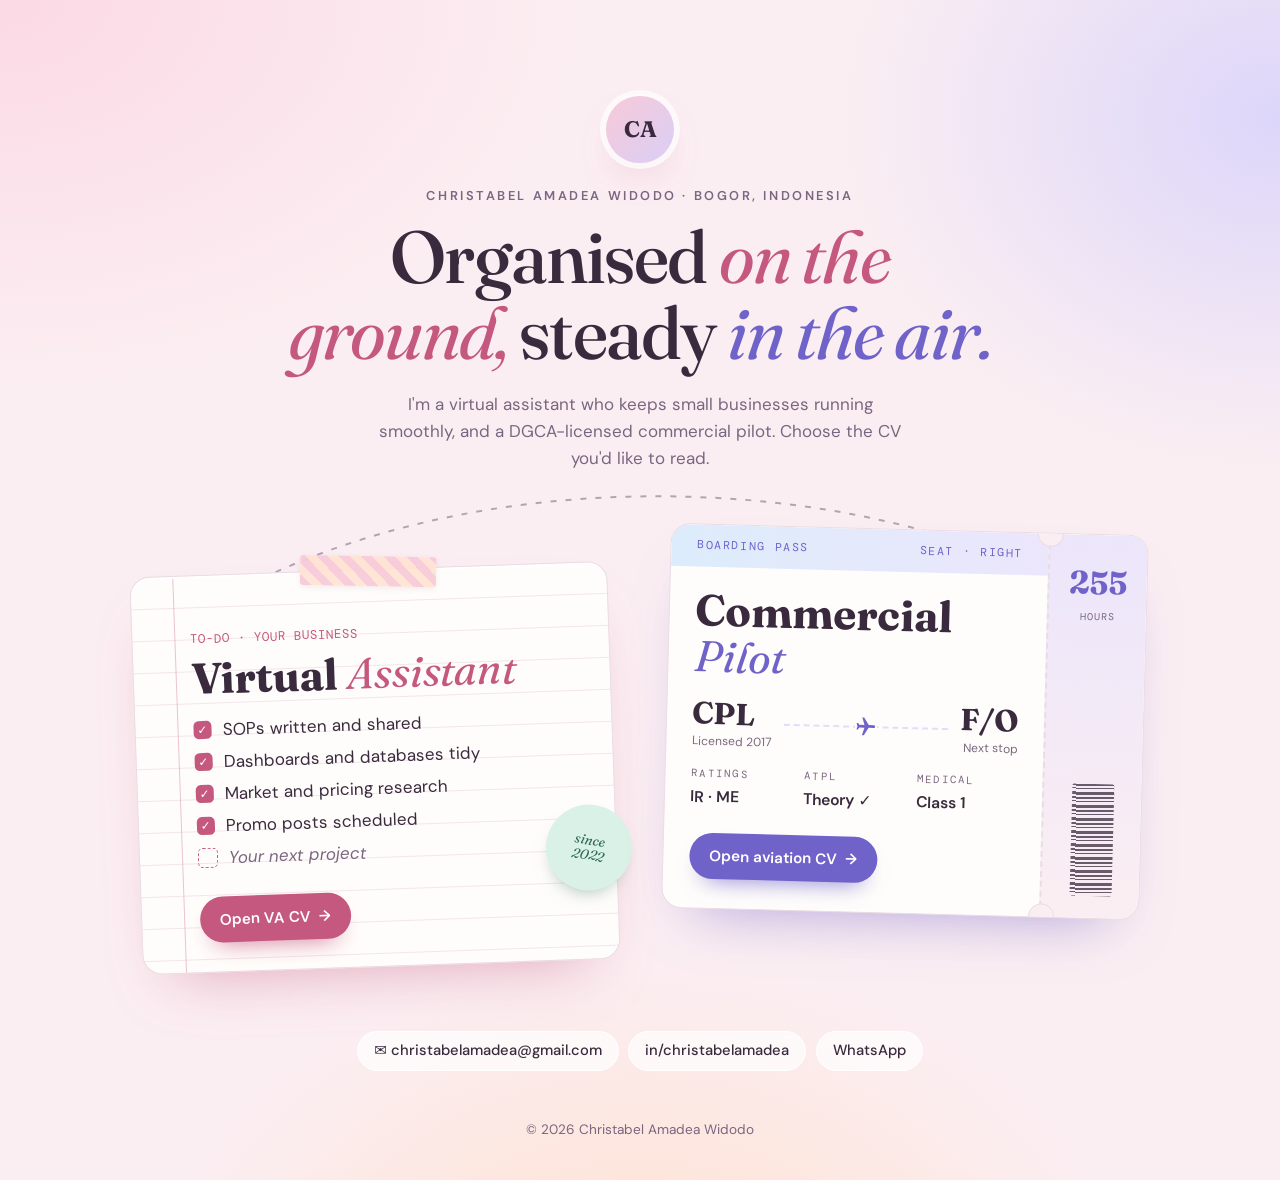
==== index.html @ eb853e06 "Add online CV site with VA and pilot pages Landing page with planner and boarding-pass cards, plus p" ====
<!DOCTYPE html>
<html lang="en">
<head>
<meta charset="utf-8">
<meta name="viewport" content="width=device-width, initial-scale=1">
<title>Christabel Amadea Widodo | Virtual Assistant &amp; Commercial Pilot</title>
<meta name="description" content="Christabel Amadea Widodo is a virtual assistant supporting business owners with operations, data and social media, and a DGCA-licensed commercial pilot (CPL/IR/ME) based in Bogor, Indonesia.">
<meta name="author" content="Christabel Amadea Widodo">
<meta name="robots" content="index, follow">
<meta name="theme-color" content="#fbeef2">
<link rel="canonical" href="https://christabelamadea.github.io/">
<link rel="icon" href="favicon.svg" type="image/svg+xml">
<meta property="og:url" content="https://christabelamadea.github.io/">
<meta property="og:type" content="profile">
<meta property="og:title" content="Christabel Amadea Widodo | Virtual Assistant &amp; Commercial Pilot">
<meta property="og:description" content="Virtual assistant for business owners and DGCA-licensed commercial pilot (CPL/IR/ME), based in Bogor, Indonesia.">
<script type="application/ld+json">{"@context":"https://schema.org","@type":"Person","name":"Christabel Amadea Widodo","alternateName":["Dea","Christabel Amadea"],"jobTitle":["Virtual Assistant","Commercial Pilot"],"address":{"@type":"PostalAddress","addressLocality":"Bogor","addressCountry":"ID"},"alumniOf":[{"@type":"CollegeOrUniversity","name":"Universitas Terbuka"},{"@type":"EducationalOrganization","name":"Bandung Pilot Academy"}],"url":"https://christabelamadea.github.io/","sameAs":["https://www.linkedin.com/in/christabelamadea/"]}</script>
<link rel="preconnect" href="https://fonts.googleapis.com">
<link rel="preconnect" href="https://fonts.gstatic.com" crossorigin>
<link href="https://fonts.googleapis.com/css2?family=Fraunces:ital,opsz,wght@0,9..144,500;0,9..144,700;1,9..144,400;1,9..144,500&family=DM+Sans:wght@400;500;600&family=DM+Mono:wght@400;500&display=swap" rel="stylesheet">
<style>
:root{
  --ink:#3a2a3d;--muted:#7a6680;--line:#eadce4;
  --blush:#fbeef2;--rose:#c4587f;--rose-soft:#f8d7e2;--peach:#ffe3d3;
  --lilac:#ece6fb;--periwinkle:#6f63c9;--peri-soft:#e2ddfa;--sky:#dcecfb;--mint:#d9f1e6;
  --paper:#fffdfb;
}
*{box-sizing:border-box;margin:0;padding:0;min-width:0}
body{min-height:100vh;color:var(--ink);font:400 1.0625rem/1.6 "DM Sans",system-ui,sans-serif;-webkit-font-smoothing:antialiased;
  background:
    radial-gradient(60rem 40rem at 0% 0%,#fbd9e5 0%,transparent 60%),
    radial-gradient(50rem 40rem at 100% 10%,#dcd6fa 0%,transparent 55%),
    radial-gradient(50rem 35rem at 50% 110%,#ffe1d0 0%,transparent 60%),
    var(--blush);
  overflow-x:hidden}
a{color:inherit}
a:focus-visible{outline:3px solid var(--rose);outline-offset:4px;border-radius:14px}
.wrap{max-width:68rem;margin:0 auto;padding:0 clamp(1rem,4vw,2.5rem)}

/* Intro */
header{text-align:center;padding:clamp(3rem,9vw,6rem) 0 clamp(2rem,5vw,3.5rem);position:relative}
.monogram{display:inline-grid;place-items:center;width:4.2rem;height:4.2rem;border-radius:50%;background:linear-gradient(135deg,#f8c9d8,#d9cff6);font-family:Fraunces,Georgia,serif;font-weight:700;font-size:1.4rem;box-shadow:0 0 0 6px rgba(255,255,255,.7),0 18px 40px -20px rgba(196,88,127,.6);margin-bottom:1.4rem}
.kicker{font-size:.8rem;font-weight:600;letter-spacing:.2em;text-transform:uppercase;color:var(--muted)}
h1{font-family:Fraunces,Georgia,serif;font-weight:500;font-size:clamp(2.3rem,6.5vw,4.6rem);line-height:1.04;letter-spacing:-.025em;margin:.8rem auto 0;max-width:19ch;text-wrap:balance}
h1 em{font-weight:400;font-style:italic}
h1 .r{color:var(--rose)}
h1 .p{color:var(--periwinkle)}
.sub{max-width:34rem;margin:1.2rem auto 0;color:var(--muted)}

/* Cards stage */
.stage{position:relative;display:grid;grid-template-columns:1fr 1fr;gap:clamp(1.5rem,4vw,3.5rem);align-items:start;padding-bottom:3rem}
.route{position:absolute;inset:-3rem 0 auto 0;width:100%;height:9rem;pointer-events:none;color:var(--muted);opacity:.55}
.ticket{position:relative;display:block;text-decoration:none;border-radius:20px;transition:transform .35s cubic-bezier(.2,.7,.2,1),box-shadow .35s}
.cta{display:inline-flex;align-items:center;gap:.5rem;margin-top:1.4rem;padding:.7rem 1.25rem;border-radius:999px;color:#fff;font-weight:600;font-size:.95rem}
.cta i{font-style:normal;transition:transform .25s}

/* VA: a planner page with washi tape */
.planner{background:
    linear-gradient(90deg,transparent 2.6rem,rgba(196,88,127,.35) 2.6rem 2.7rem,transparent 2.7rem),
    repeating-linear-gradient(180deg,var(--paper) 0 1.95rem,#f2e5ec 1.95rem 2rem);
  border:1px solid var(--line);padding:3rem 1.8rem 1.8rem 3.6rem;transform:rotate(-2deg);
  box-shadow:0 30px 60px -34px rgba(196,88,127,.55),0 2px 0 #fff inset;margin-top:2.5rem}
.planner::before{content:"";position:absolute;top:-.9rem;left:50%;width:8.5rem;height:1.9rem;transform:translateX(-50%) rotate(3deg);
  background:repeating-linear-gradient(45deg,rgba(248,201,216,.92) 0 .5rem,rgba(255,227,211,.92) .5rem 1rem);border-radius:3px;box-shadow:0 2px 6px rgba(58,42,61,.08)}
.planner .date{font-family:"DM Mono",monospace;font-size:.78rem;color:var(--rose);letter-spacing:.08em;text-transform:uppercase}
.planner h2{font-family:Fraunces,Georgia,serif;font-weight:700;font-size:clamp(2rem,4vw,2.7rem);line-height:1.05;margin:.3rem 0 .8rem}
.planner h2 em{font-weight:400;color:var(--rose)}
.planner ul{list-style:none;display:grid;gap:0;line-height:2rem}
.planner li{display:flex;gap:.7rem;align-items:center}
.planner li::before{content:"✓";flex:none;display:grid;place-items:center;width:1.15rem;height:1.15rem;border-radius:5px;background:var(--rose);color:#fff;font-size:.75rem;font-weight:700;line-height:1}
.planner li.next{color:var(--muted);font-style:italic}
.planner li.next::before{content:"";background:transparent;border:1.5px dashed var(--rose)}
.planner .cta{background:var(--rose);box-shadow:0 12px 24px -14px var(--rose)}
.sticker{position:absolute;right:-1rem;bottom:4.2rem;width:5.4rem;height:5.4rem;border-radius:50%;display:grid;place-items:center;text-align:center;background:var(--mint);color:#2f6b52;font-family:Fraunces,Georgia,serif;font-style:italic;font-size:.85rem;line-height:1.1;transform:rotate(12deg);box-shadow:0 10px 20px -12px rgba(47,107,82,.6)}

/* Pilot: a boarding pass */
.pass{background:var(--paper);border:1px solid var(--line);transform:rotate(1.5deg);overflow:hidden;
  box-shadow:0 30px 60px -34px rgba(111,99,201,.6);display:grid;grid-template-columns:1fr 6.2rem}
.pass .main{padding:1.6rem 1.6rem 1.8rem}
.pass .airline{display:flex;justify-content:space-between;align-items:center;font-family:"DM Mono",monospace;font-size:.72rem;letter-spacing:.14em;text-transform:uppercase;color:var(--periwinkle);background:linear-gradient(90deg,var(--sky),var(--lilac));margin:-1.6rem -1.6rem 1.3rem;padding:.75rem 1.6rem}
.pass h2{font-family:Fraunces,Georgia,serif;font-weight:700;font-size:clamp(2rem,4vw,2.7rem);line-height:1.05}
.pass h2 em{font-weight:400;color:var(--periwinkle)}
.leg{display:flex;align-items:center;gap:.8rem;margin:1.1rem 0}
.leg div{line-height:1.1}
.leg b{display:block;font-family:Fraunces,Georgia,serif;font-size:1.9rem;font-weight:700}
.leg small{font-size:.75rem;color:var(--muted)}
.leg .line{flex:1;border-top:2px dashed var(--peri-soft);position:relative}
.leg .line svg{position:absolute;left:50%;top:50%;width:1.4rem;transform:translate(-50%,-55%) rotate(90deg);color:var(--periwinkle);background:var(--paper)}
.fields{display:grid;grid-template-columns:repeat(3,1fr);gap:.8rem}
.fields span{display:block;font-family:"DM Mono",monospace;font-size:.66rem;letter-spacing:.12em;text-transform:uppercase;color:var(--muted)}
.fields b{font-weight:600;font-size:.98rem}
.pass .cta{background:var(--periwinkle);box-shadow:0 12px 24px -14px var(--periwinkle)}
.stub{border-left:2px dashed var(--line);position:relative;background:linear-gradient(180deg,var(--lilac),var(--blush));display:flex;flex-direction:column;align-items:center;justify-content:space-between;padding:1.4rem .5rem}
.stub::before,.stub::after{content:"";position:absolute;left:-.8rem;width:1.5rem;height:1.5rem;border-radius:50%;background:var(--blush);border:1px solid var(--line)}
.stub::before{top:-.8rem}.stub::after{bottom:-.8rem}
.stub .hrs{text-align:center;font-family:"DM Mono",monospace;font-size:.62rem;letter-spacing:.12em;color:var(--muted)}
.stub .hrs b{display:block;font-family:Fraunces,Georgia,serif;font-size:2rem;color:var(--periwinkle);letter-spacing:0}
.barcode{width:2.6rem;height:7rem;background:repeating-linear-gradient(180deg,var(--ink) 0 2px,transparent 2px 4px,var(--ink) 4px 5px,transparent 5px 8px,var(--ink) 8px 11px,transparent 11px 13px);opacity:.75;border-radius:2px}

@media (hover:hover){
  .ticket:hover{transform:rotate(0) translateY(-6px)}
  .planner:hover{box-shadow:0 40px 70px -34px rgba(196,88,127,.7)}
  .pass:hover{box-shadow:0 40px 70px -34px rgba(111,99,201,.7)}
  .ticket:hover .cta i{transform:translateX(4px)}
}

/* Footer contact */
.contact{display:flex;flex-wrap:wrap;justify-content:center;gap:.6rem;padding:1rem 0 3rem}
.contact a{text-decoration:none;font-size:.92rem;font-weight:500;padding:.45rem 1rem;border-radius:999px;background:rgba(255,255,255,.7);border:1px solid #fff;backdrop-filter:blur(6px)}
.contact a:hover{color:var(--rose)}
footer{text-align:center;color:var(--muted);font-size:.85rem;padding-bottom:2.5rem}

@media (max-width:820px){
  .stage{grid-template-columns:1fr;gap:3rem;max-width:30rem;margin:0 auto}
  .route{display:none}
  .planner{margin-top:1rem}
  .sticker{right:-.4rem}
}
@media (max-width:420px){
  .pass .seat{display:none}
  .pass{grid-template-columns:1fr 4.6rem}
  .fields{grid-template-columns:1fr 1fr}
  .barcode{width:2rem}
}
@media (prefers-reduced-motion:reduce){.ticket,.cta i{transition:none}}
</style>
</head>
<body>
<div class="wrap">
  <header>
    <div class="monogram" aria-hidden="true">CA</div>
    <p class="kicker">Christabel Amadea Widodo · Bogor, Indonesia</p>
    <h1>Organised <em class="r">on the ground,</em> steady <em class="p">in the air.</em></h1>
    <p class="sub">I'm a virtual assistant who keeps small businesses running smoothly, and a DGCA-licensed commercial pilot. Choose the CV you'd like to read.</p>
  </header>

  <main class="stage">
    <svg class="route" viewBox="0 0 1000 140" preserveAspectRatio="none" aria-hidden="true"><path d="M60 130 C 300 -20, 700 -20, 940 110" fill="none" stroke="currentColor" stroke-width="2" stroke-dasharray="6 9" vector-effect="non-scaling-stroke"/></svg>

    <a class="ticket planner" href="va/">
      <span class="date">To-do · Your business</span>
      <h2>Virtual <em>Assistant</em></h2>
      <ul>
        <li>SOPs written and shared</li>
        <li>Dashboards and databases tidy</li>
        <li>Market and pricing research</li>
        <li>Promo posts scheduled</li>
        <li class="next">Your next project</li>
      </ul>
      <span class="cta">Open VA CV <i>→</i></span>
      <span class="sticker" aria-hidden="true">since<br>2022</span>
    </a>

    <a class="ticket pass" href="pilot/">
      <div class="main">
        <div class="airline"><span>Boarding pass</span><span class="seat">Seat · Right</span></div>
        <h2>Commercial <em>Pilot</em></h2>
        <div class="leg" aria-hidden="true">
          <div><b>CPL</b><small>Licensed 2017</small></div>
          <span class="line"><svg viewBox="0 0 24 24" fill="currentColor"><path d="M21 16v-2l-8-5V3.5a1.5 1.5 0 0 0-3 0V9l-8 5v2l8-2.5V19l-2 1.5V22l3.5-1 3.5 1v-1.5L13 19v-5.5z"/></svg></span>
          <div style="text-align:right"><b>F/O</b><small>Next stop</small></div>
        </div>
        <div class="fields">
          <div><span>Ratings</span><b>IR · ME</b></div>
          <div><span>ATPL</span><b>Theory ✓</b></div>
          <div><span>Medical</span><b>Class 1</b></div>
        </div>
        <span class="cta">Open aviation CV <i>→</i></span>
      </div>
      <div class="stub" aria-hidden="true">
        <div class="hrs"><b>255</b>HOURS</div>
        <div class="barcode"></div>
      </div>
    </a>
  </main>

  <nav class="contact" aria-label="Contact">
    <a href="mailto:christabelamadea@gmail.com">✉ christabelamadea@gmail.com</a>
    <a href="https://www.linkedin.com/in/christabelamadea/" target="_blank" rel="noopener">in/christabelamadea</a>
    <a href="https://wa.me/6287870001540" target="_blank" rel="noopener">WhatsApp</a>
  </nav>
  <footer>© 2026 Christabel Amadea Widodo</footer>
</div>
</body>
</html>
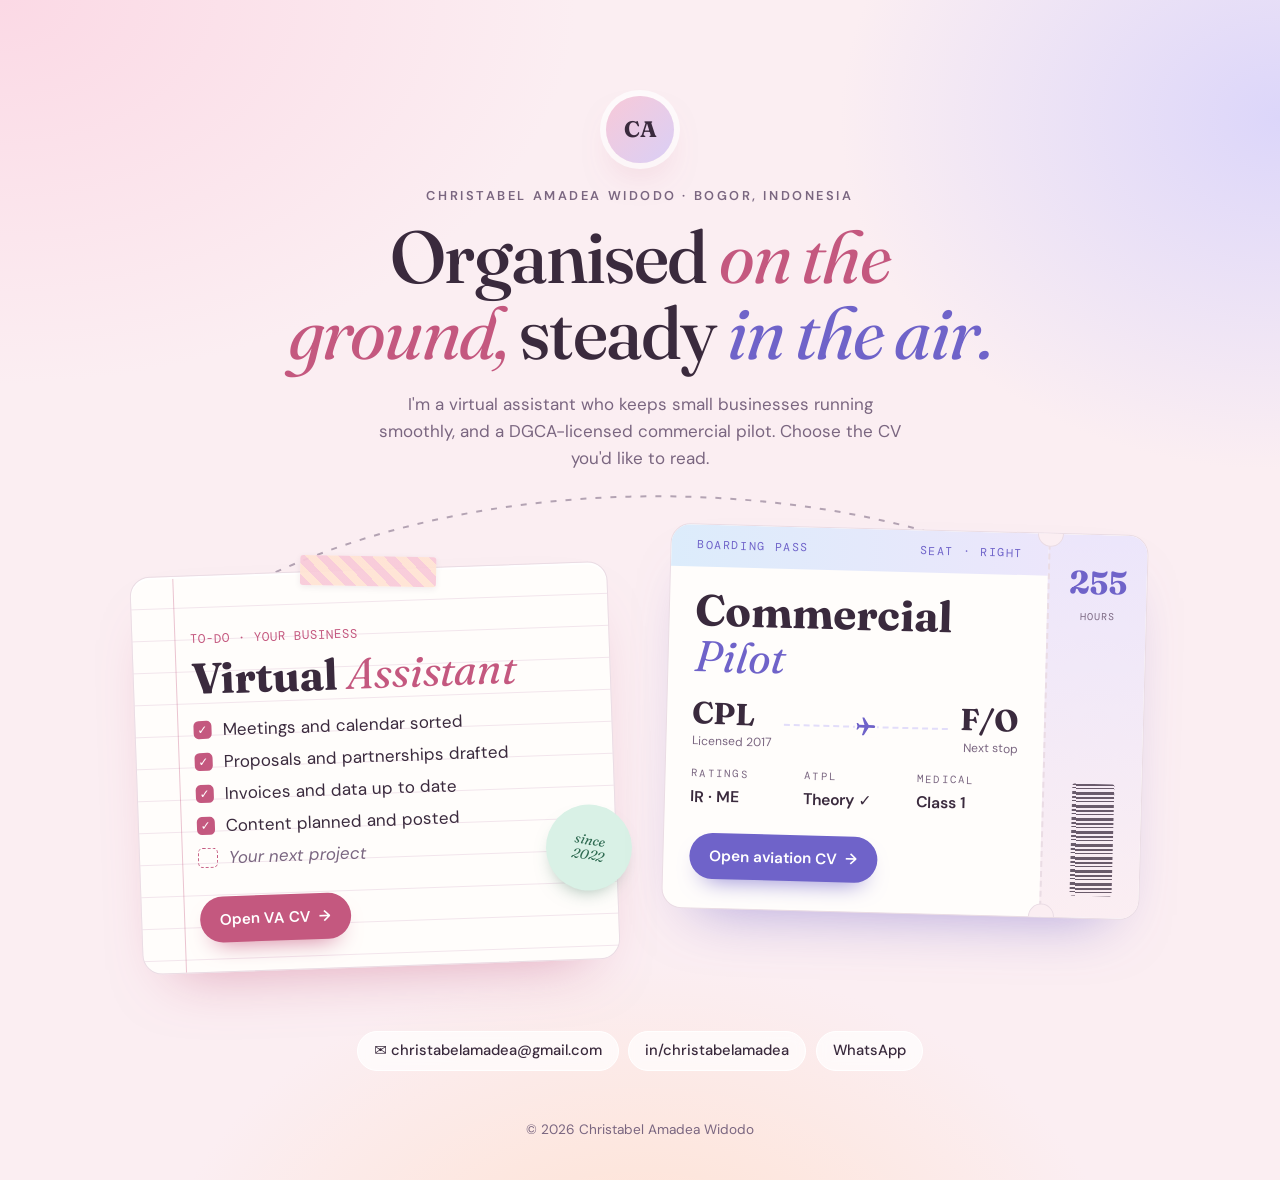
==== commit 0714be97: "Update VA CV with latest roles, skills and achievements Adds RemoteForHive, Kitacademy and CSU Consu" ====
--- a/index.html
+++ b/index.html
@@ -6,15 +6,29 @@
 <title>Christabel Amadea Widodo | Virtual Assistant &amp; Commercial Pilot</title>
 <meta name="description" content="Christabel Amadea Widodo is a virtual assistant supporting business owners with operations, data and social media, and a DGCA-licensed commercial pilot (CPL/IR/ME) based in Bogor, Indonesia.">
 <meta name="author" content="Christabel Amadea Widodo">
-<meta name="robots" content="index, follow">
+<meta name="robots" content="index, follow, max-image-preview:large">
+<meta name="google-site-verification" content="j6lbg-DFGTiJU_SPqlWT_AYS4ZoRZahuJxsZWm8113o">
 <meta name="theme-color" content="#fbeef2">
 <link rel="canonical" href="https://christabelamadea.github.io/">
 <link rel="icon" href="favicon.svg" type="image/svg+xml">
-<meta property="og:url" content="https://christabelamadea.github.io/">
+<link rel="apple-touch-icon" href="apple-touch-icon.png">
 <meta property="og:type" content="profile">
+<meta property="og:site_name" content="Christabel Amadea Widodo">
 <meta property="og:title" content="Christabel Amadea Widodo | Virtual Assistant &amp; Commercial Pilot">
 <meta property="og:description" content="Virtual assistant for business owners and DGCA-licensed commercial pilot (CPL/IR/ME), based in Bogor, Indonesia.">
-<script type="application/ld+json">{"@context":"https://schema.org","@type":"Person","name":"Christabel Amadea Widodo","alternateName":["Dea","Christabel Amadea"],"jobTitle":["Virtual Assistant","Commercial Pilot"],"address":{"@type":"PostalAddress","addressLocality":"Bogor","addressCountry":"ID"},"alumniOf":[{"@type":"CollegeOrUniversity","name":"Universitas Terbuka"},{"@type":"EducationalOrganization","name":"Bandung Pilot Academy"}],"url":"https://christabelamadea.github.io/","sameAs":["https://www.linkedin.com/in/christabelamadea/"]}</script>
+<meta property="og:url" content="https://christabelamadea.github.io/">
+<meta property="og:image" content="https://christabelamadea.github.io/og.png">
+<meta property="og:image:width" content="1200">
+<meta property="og:image:height" content="630">
+<meta property="og:image:alt" content="Christabel Amadea Widodo, virtual assistant and commercial pilot">
+<meta property="og:locale" content="en_US">
+<meta property="profile:first_name" content="Christabel Amadea">
+<meta property="profile:last_name" content="Widodo">
+<meta name="twitter:card" content="summary_large_image">
+<meta name="twitter:title" content="Christabel Amadea Widodo | Virtual Assistant &amp; Commercial Pilot">
+<meta name="twitter:description" content="Virtual assistant for business owners and DGCA-licensed commercial pilot (CPL/IR/ME), based in Bogor, Indonesia.">
+<meta name="twitter:image" content="https://christabelamadea.github.io/og.png">
+<script type="application/ld+json">{"@context":"https://schema.org","@graph":[{"@type":"Person","@id":"https://christabelamadea.github.io/#person","name":"Christabel Amadea Widodo","alternateName":["Christabel Amadea","Christabel Widodo","Dea"],"givenName":"Christabel Amadea","familyName":"Widodo","url":"https://christabelamadea.github.io/","image":"https://christabelamadea.github.io/og.png","email":"mailto:christabelamadea@gmail.com","jobTitle":["Virtual Assistant","Commercial Pilot"],"description":"Virtual assistant for small business owners and DGCA-licensed commercial pilot (CPL/IR/ME) based in Bogor, Indonesia.","nationality":{"@type":"Country","name":"Indonesia"},"address":{"@type":"PostalAddress","addressLocality":"Bogor","addressRegion":"West Java","addressCountry":"ID"},"alumniOf":[{"@type":"CollegeOrUniversity","name":"Universitas Terbuka"},{"@type":"EducationalOrganization","name":"Bandung Pilot Academy"},{"@type":"EducationalOrganization","name":"Flybest Flight Academy"}],"knowsAbout":["Virtual assistance","Business operations","Standard Operating Procedures","Data management","Financial dashboards","Market research","Pricing analysis","Social media content","Canva","Google Workspace","Commercial aviation","Instrument flying","Multi-engine flying","Garmin G1000"],"knowsLanguage":["id","en","zh"],"hasCredential":[{"@type":"EducationalOccupationalCredential","name":"Commercial Pilot License (CPL)","recognizedBy":{"@type":"Organization","name":"DGCA Indonesia"}},{"@type":"EducationalOccupationalCredential","name":"Instrument Rating (IR)"},{"@type":"EducationalOccupationalCredential","name":"Multi-Engine Land Rating"},{"@type":"EducationalOccupationalCredential","name":"ATPL Theoretical Examination"}],"sameAs":["https://www.linkedin.com/in/christabelamadea/","https://github.com/christabelamadea"]},{"@type":"WebSite","@id":"https://christabelamadea.github.io/#website","name":"Christabel Amadea Widodo","url":"https://christabelamadea.github.io/","inLanguage":"en","about":{"@id":"https://christabelamadea.github.io/#person"}}]}</script>
 <link rel="preconnect" href="https://fonts.googleapis.com">
 <link rel="preconnect" href="https://fonts.gstatic.com" crossorigin>
 <link href="https://fonts.googleapis.com/css2?family=Fraunces:ital,opsz,wght@0,9..144,500;0,9..144,700;1,9..144,400;1,9..144,500&family=DM+Sans:wght@400;500;600&family=DM+Mono:wght@400;500&display=swap" rel="stylesheet">
@@ -41,10 +55,10 @@
 header{text-align:center;padding:clamp(3rem,9vw,6rem) 0 clamp(2rem,5vw,3.5rem);position:relative}
 .monogram{display:inline-grid;place-items:center;width:4.2rem;height:4.2rem;border-radius:50%;background:linear-gradient(135deg,#f8c9d8,#d9cff6);font-family:Fraunces,Georgia,serif;font-weight:700;font-size:1.4rem;box-shadow:0 0 0 6px rgba(255,255,255,.7),0 18px 40px -20px rgba(196,88,127,.6);margin-bottom:1.4rem}
 .kicker{font-size:.8rem;font-weight:600;letter-spacing:.2em;text-transform:uppercase;color:var(--muted)}
-h1{font-family:Fraunces,Georgia,serif;font-weight:500;font-size:clamp(2.3rem,6.5vw,4.6rem);line-height:1.04;letter-spacing:-.025em;margin:.8rem auto 0;max-width:19ch;text-wrap:balance}
-h1 em{font-weight:400;font-style:italic}
-h1 .r{color:var(--rose)}
-h1 .p{color:var(--periwinkle)}
+.headline{font-family:Fraunces,Georgia,serif;font-weight:500;font-size:clamp(2.3rem,6.5vw,4.6rem);line-height:1.04;letter-spacing:-.025em;margin:.8rem auto 0;max-width:19ch;text-wrap:balance}
+.headline em{font-weight:400;font-style:italic}
+.headline .r{color:var(--rose)}
+.headline .p{color:var(--periwinkle)}
 .sub{max-width:34rem;margin:1.2rem auto 0;color:var(--muted)}
 
 /* Cards stage */
@@ -129,8 +143,8 @@
 <div class="wrap">
   <header>
     <div class="monogram" aria-hidden="true">CA</div>
-    <p class="kicker">Christabel Amadea Widodo · Bogor, Indonesia</p>
-    <h1>Organised <em class="r">on the ground,</em> steady <em class="p">in the air.</em></h1>
+    <h1 class="kicker">Christabel Amadea Widodo · Bogor, Indonesia</h1>
+    <p class="headline">Organised <em class="r">on the ground,</em> steady <em class="p">in the air.</em></p>
     <p class="sub">I'm a virtual assistant who keeps small businesses running smoothly, and a DGCA-licensed commercial pilot. Choose the CV you'd like to read.</p>
   </header>
 
@@ -141,10 +155,10 @@
       <span class="date">To-do · Your business</span>
       <h2>Virtual <em>Assistant</em></h2>
       <ul>
-        <li>SOPs written and shared</li>
-        <li>Dashboards and databases tidy</li>
-        <li>Market and pricing research</li>
-        <li>Promo posts scheduled</li>
+        <li>Meetings and calendar sorted</li>
+        <li>Proposals and partnerships drafted</li>
+        <li>Invoices and data up to date</li>
+        <li>Content planned and posted</li>
         <li class="next">Your next project</li>
       </ul>
       <span class="cta">Open VA CV <i>→</i></span>
